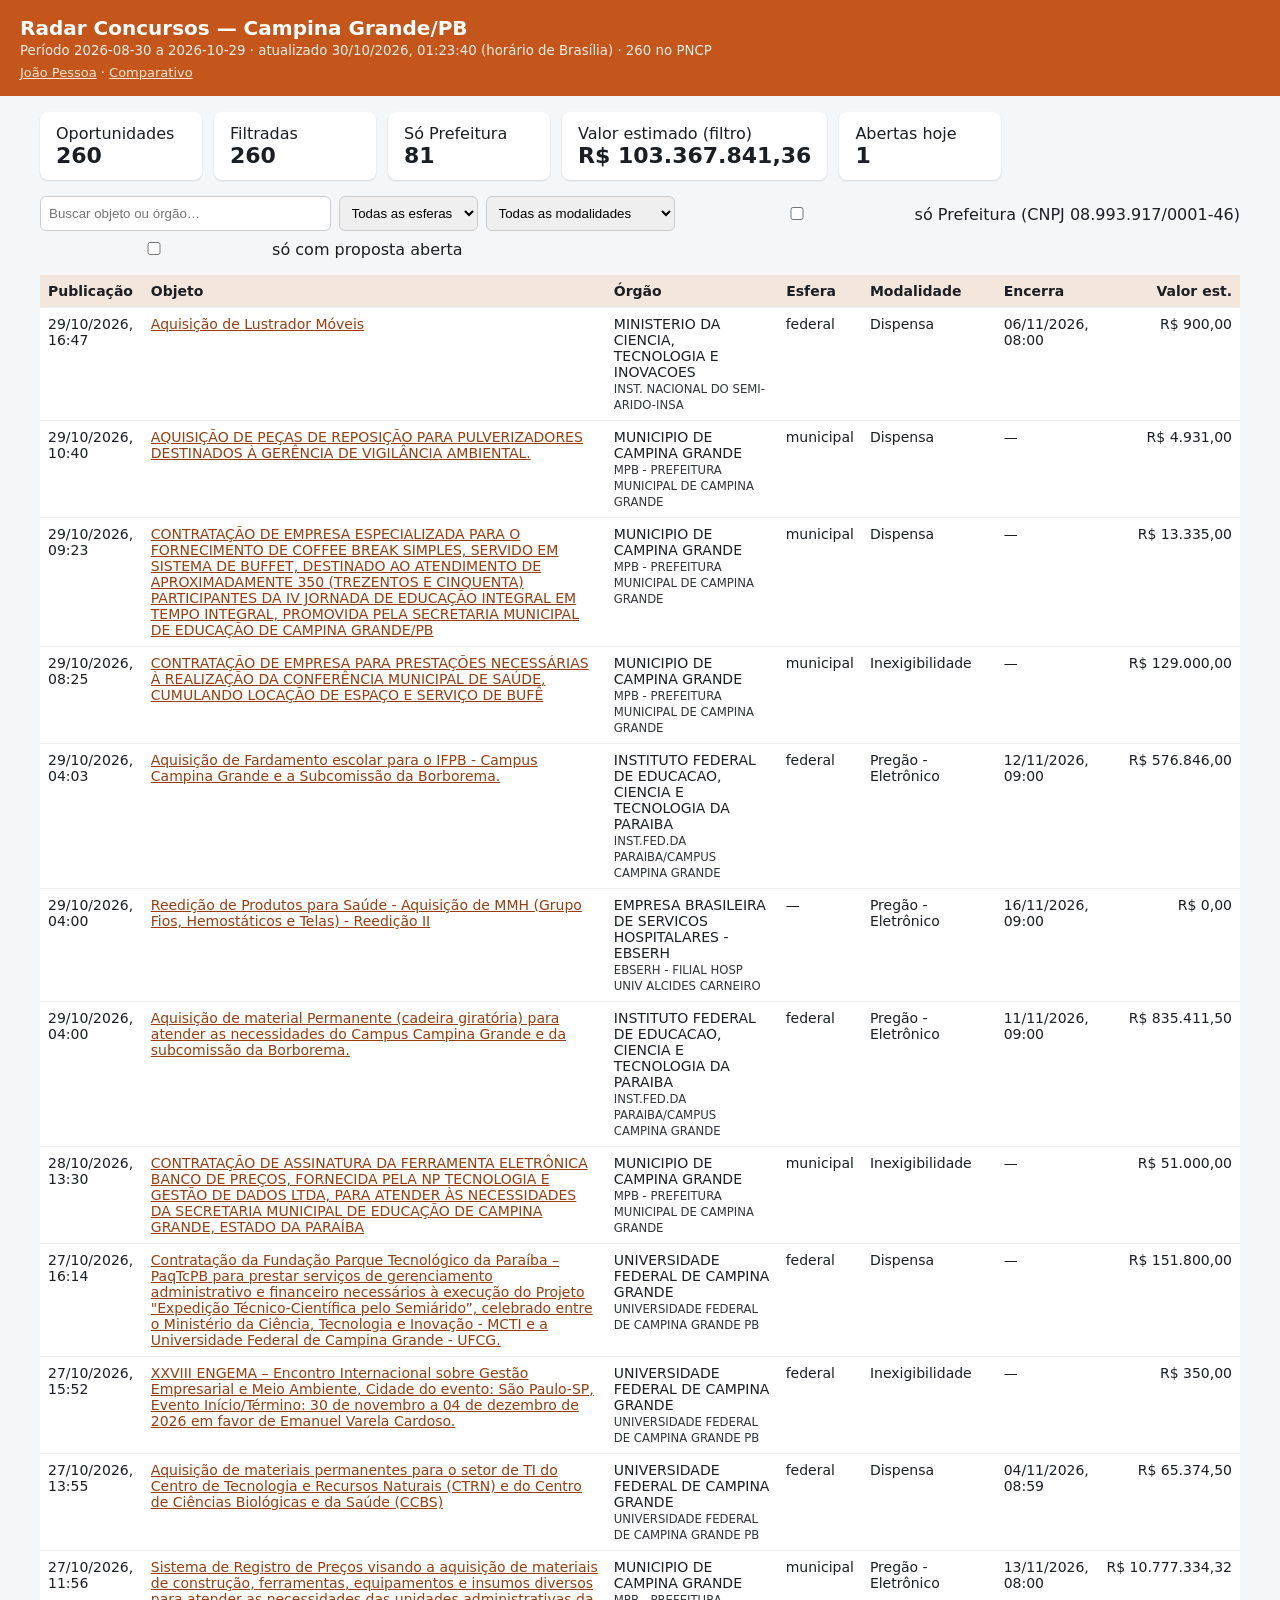
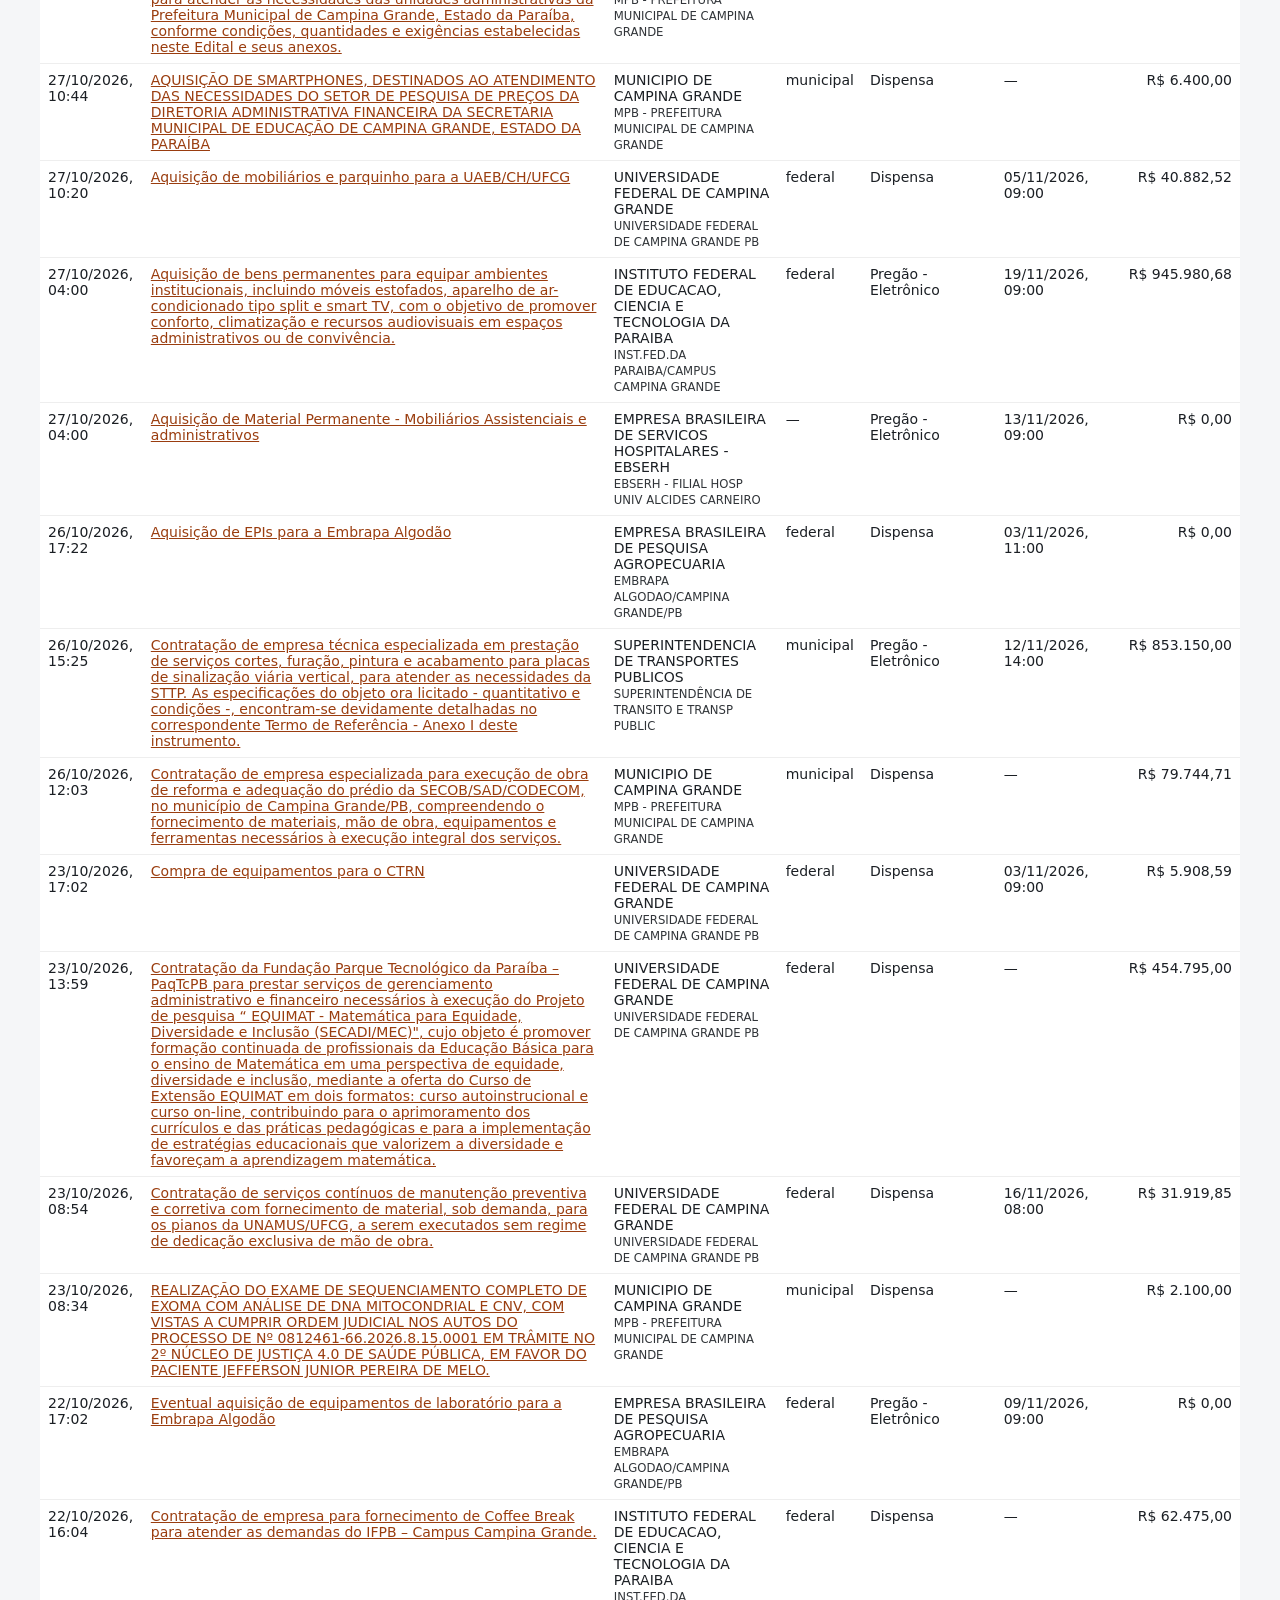
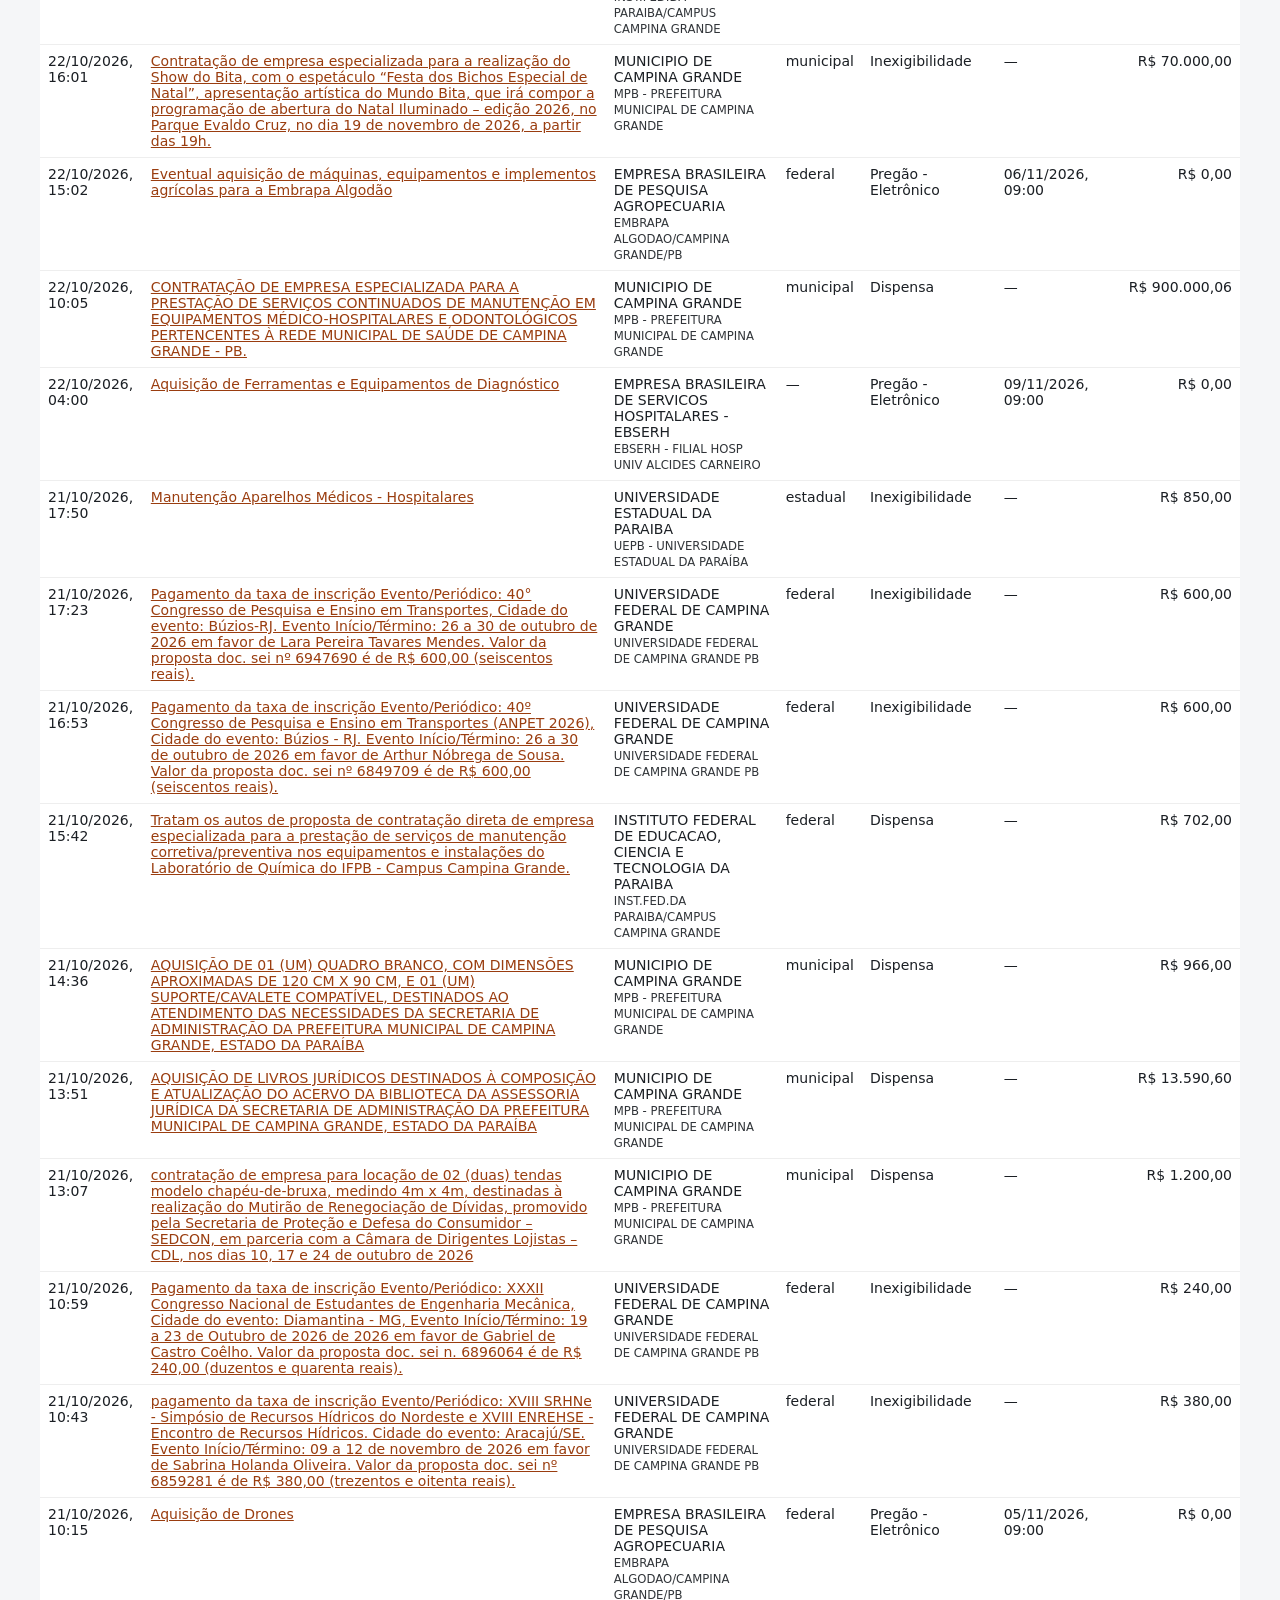
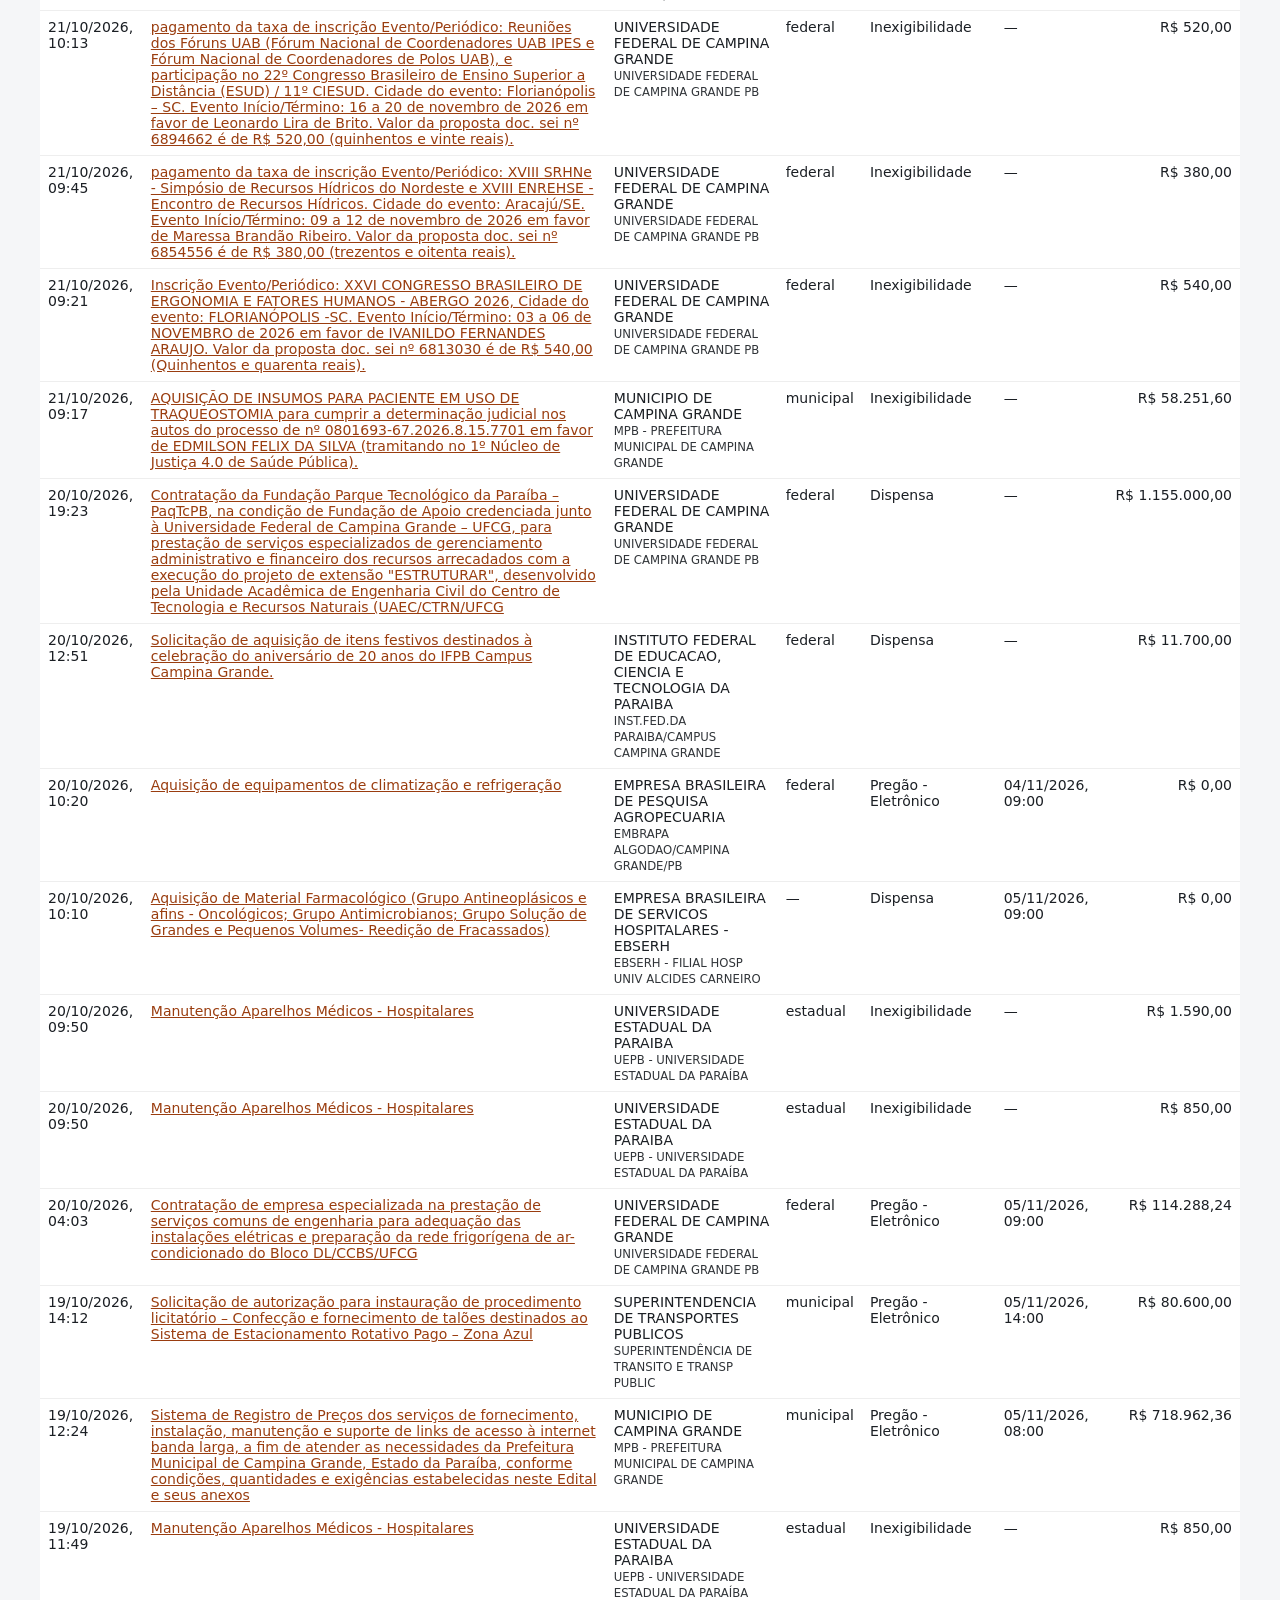
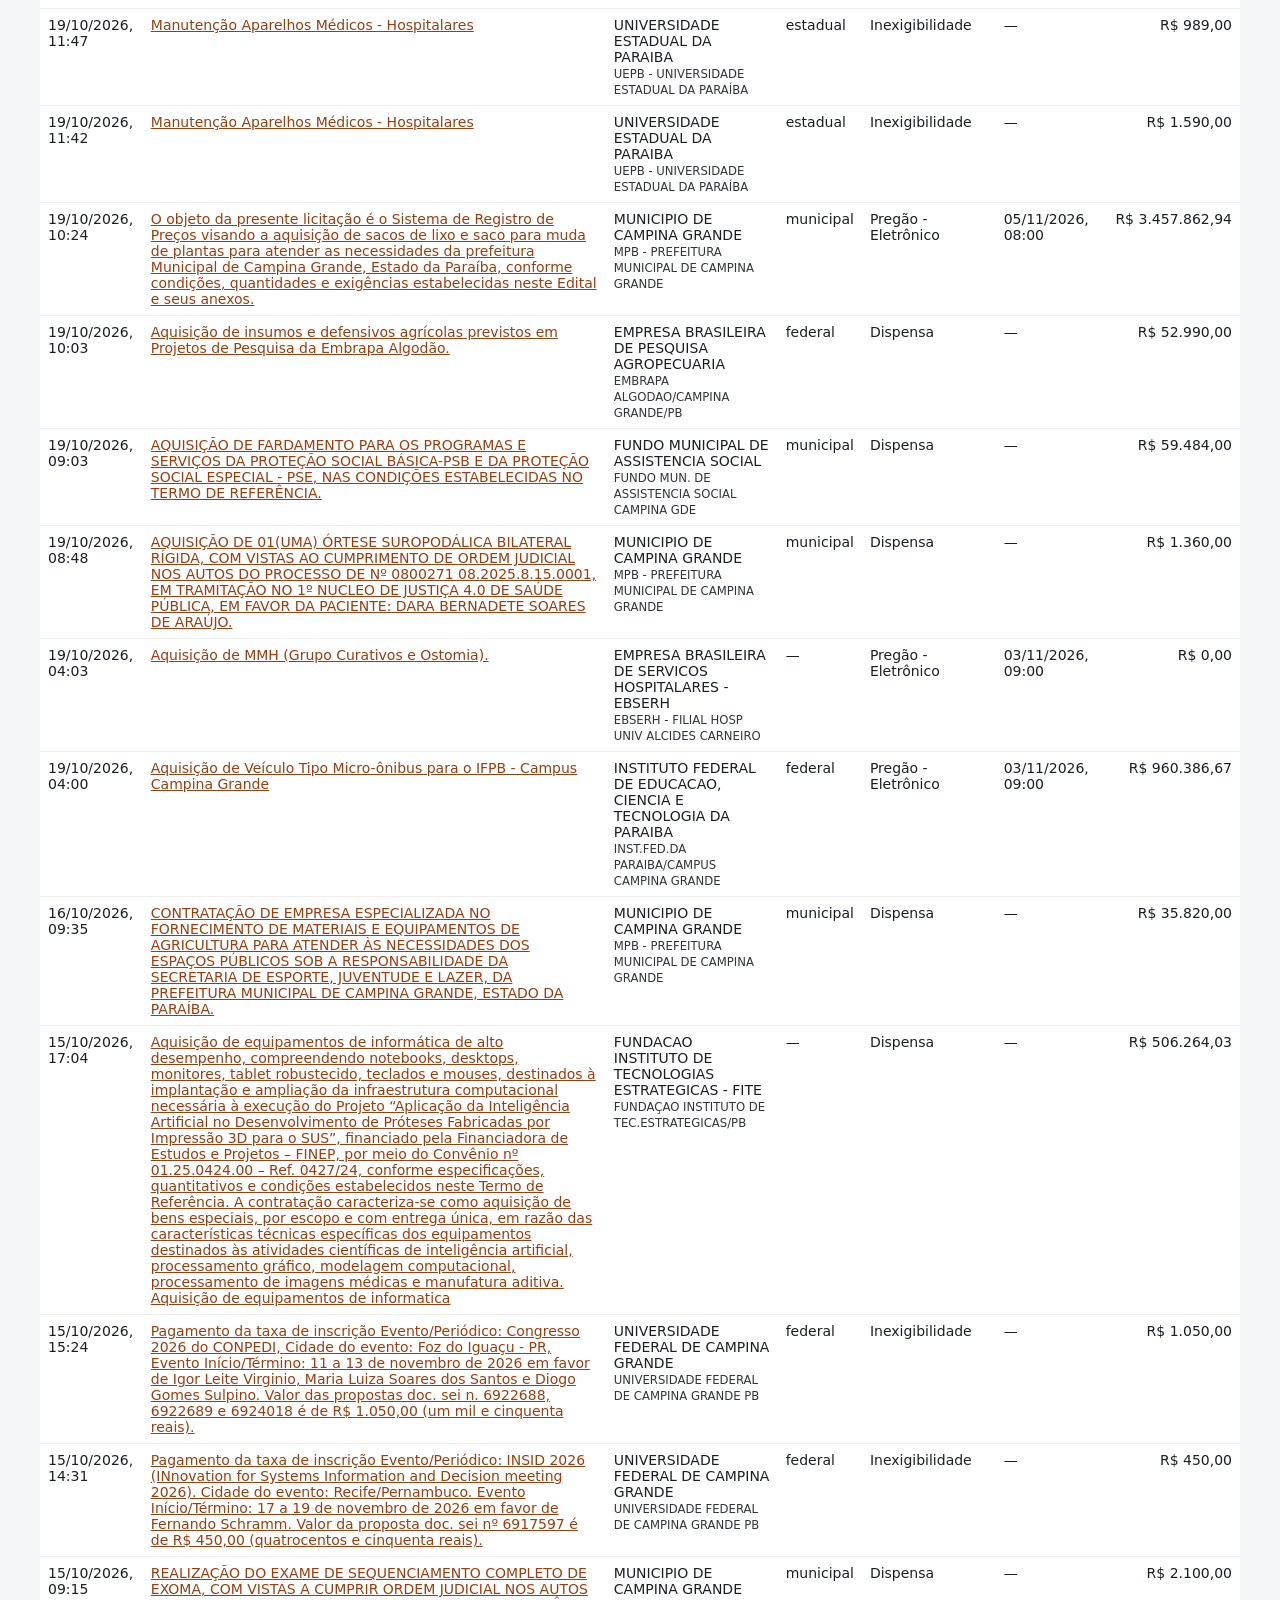
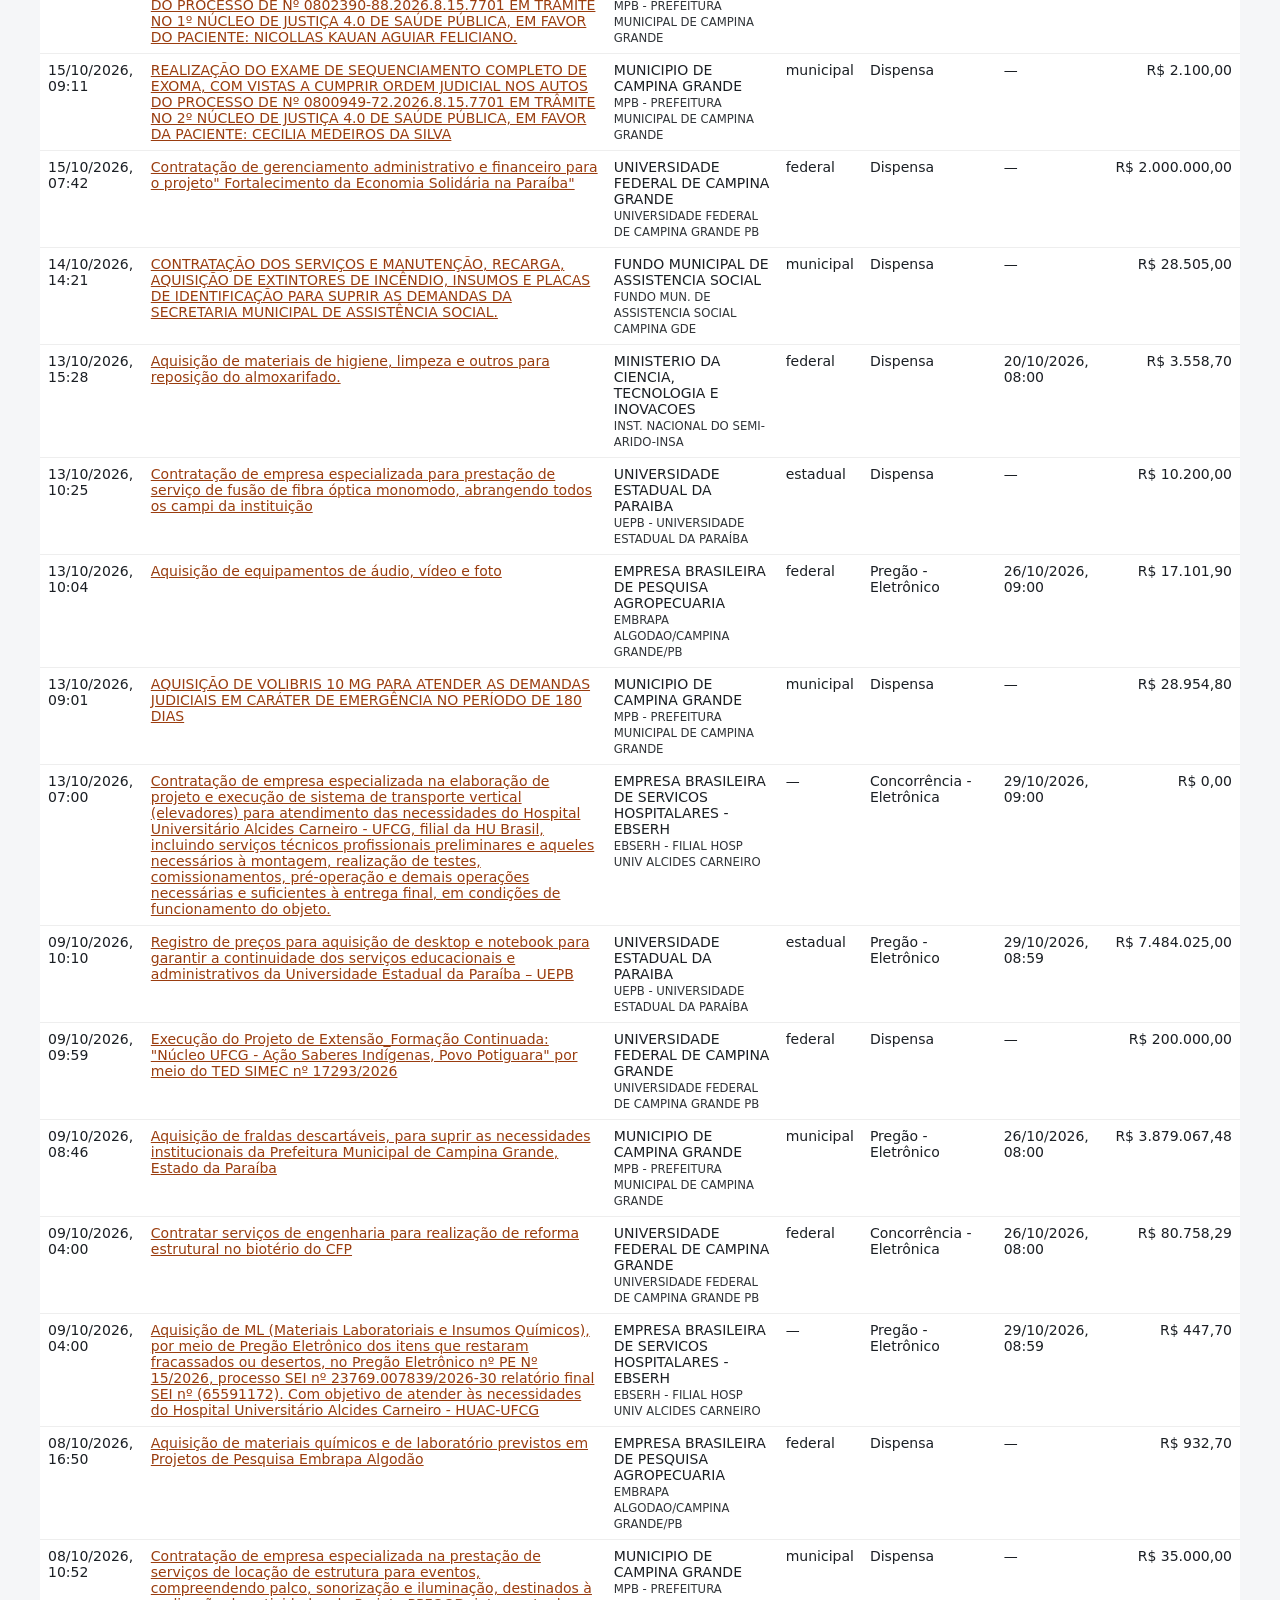
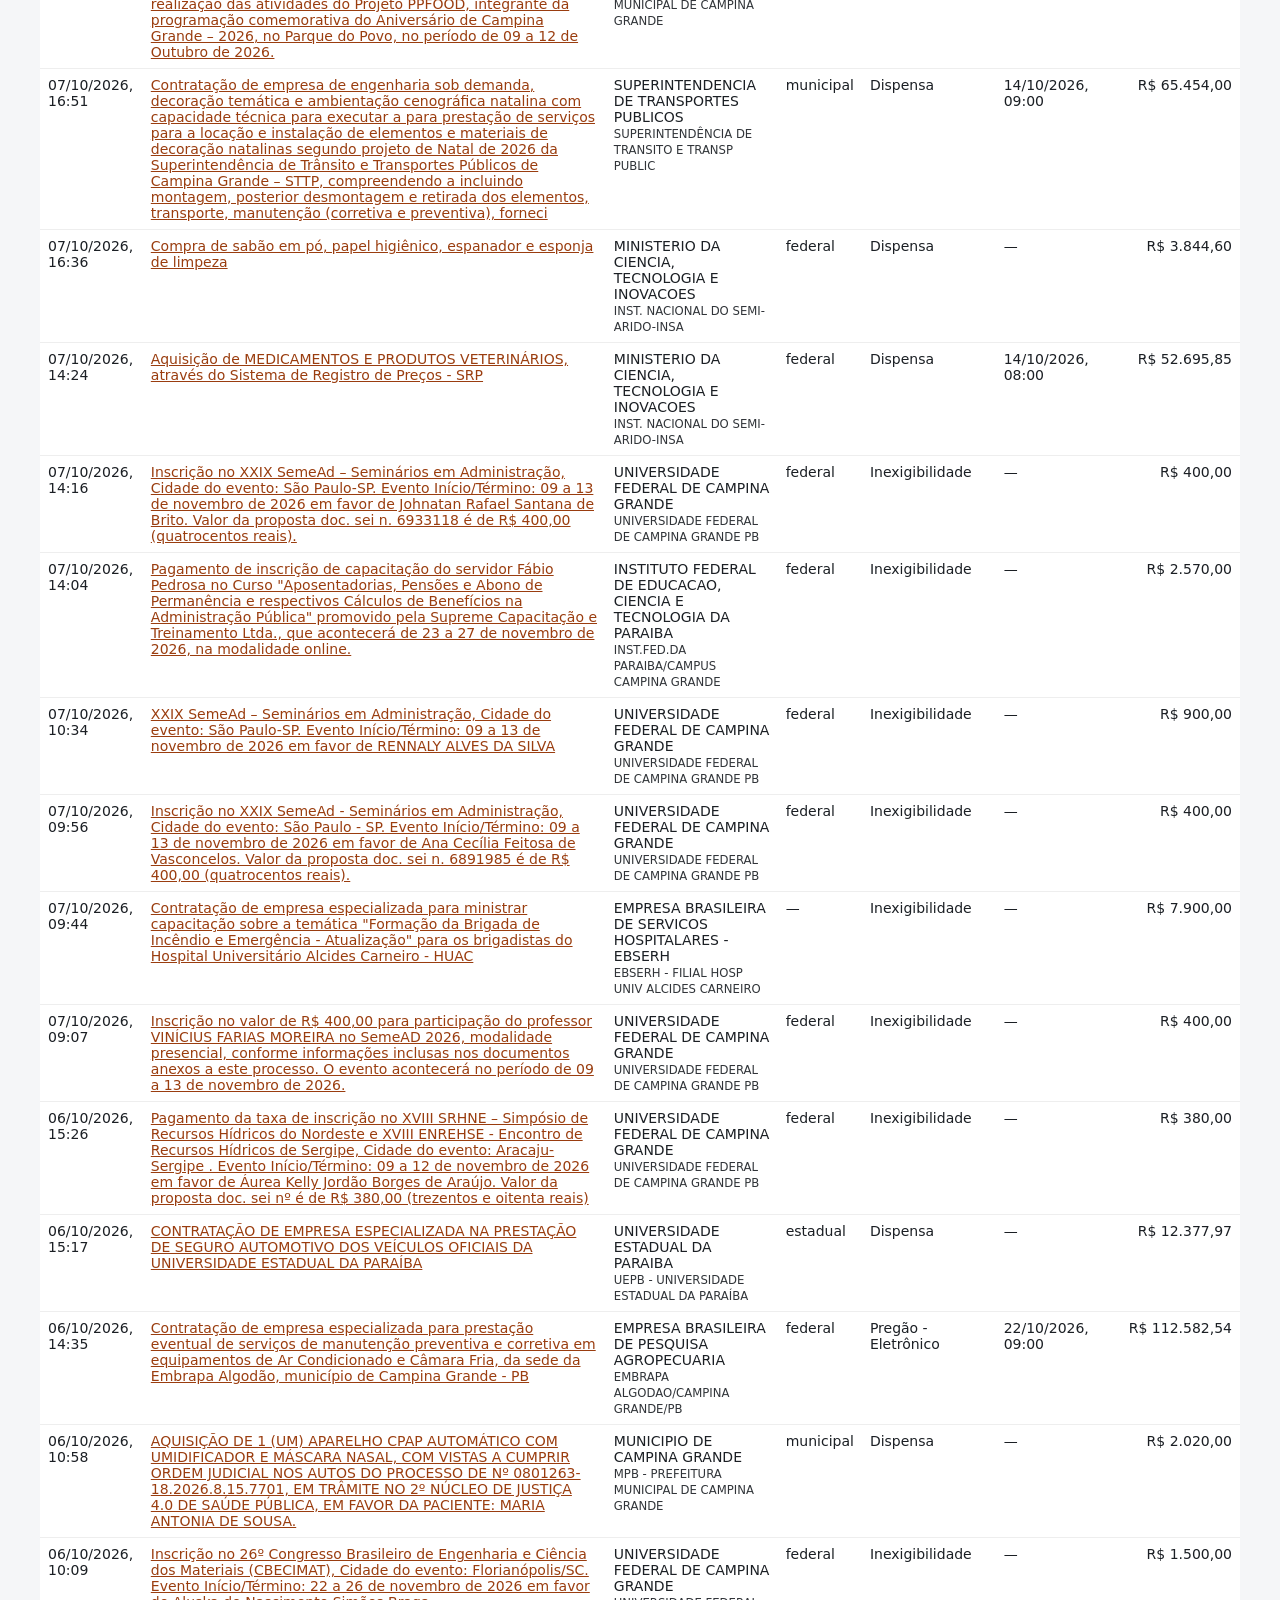
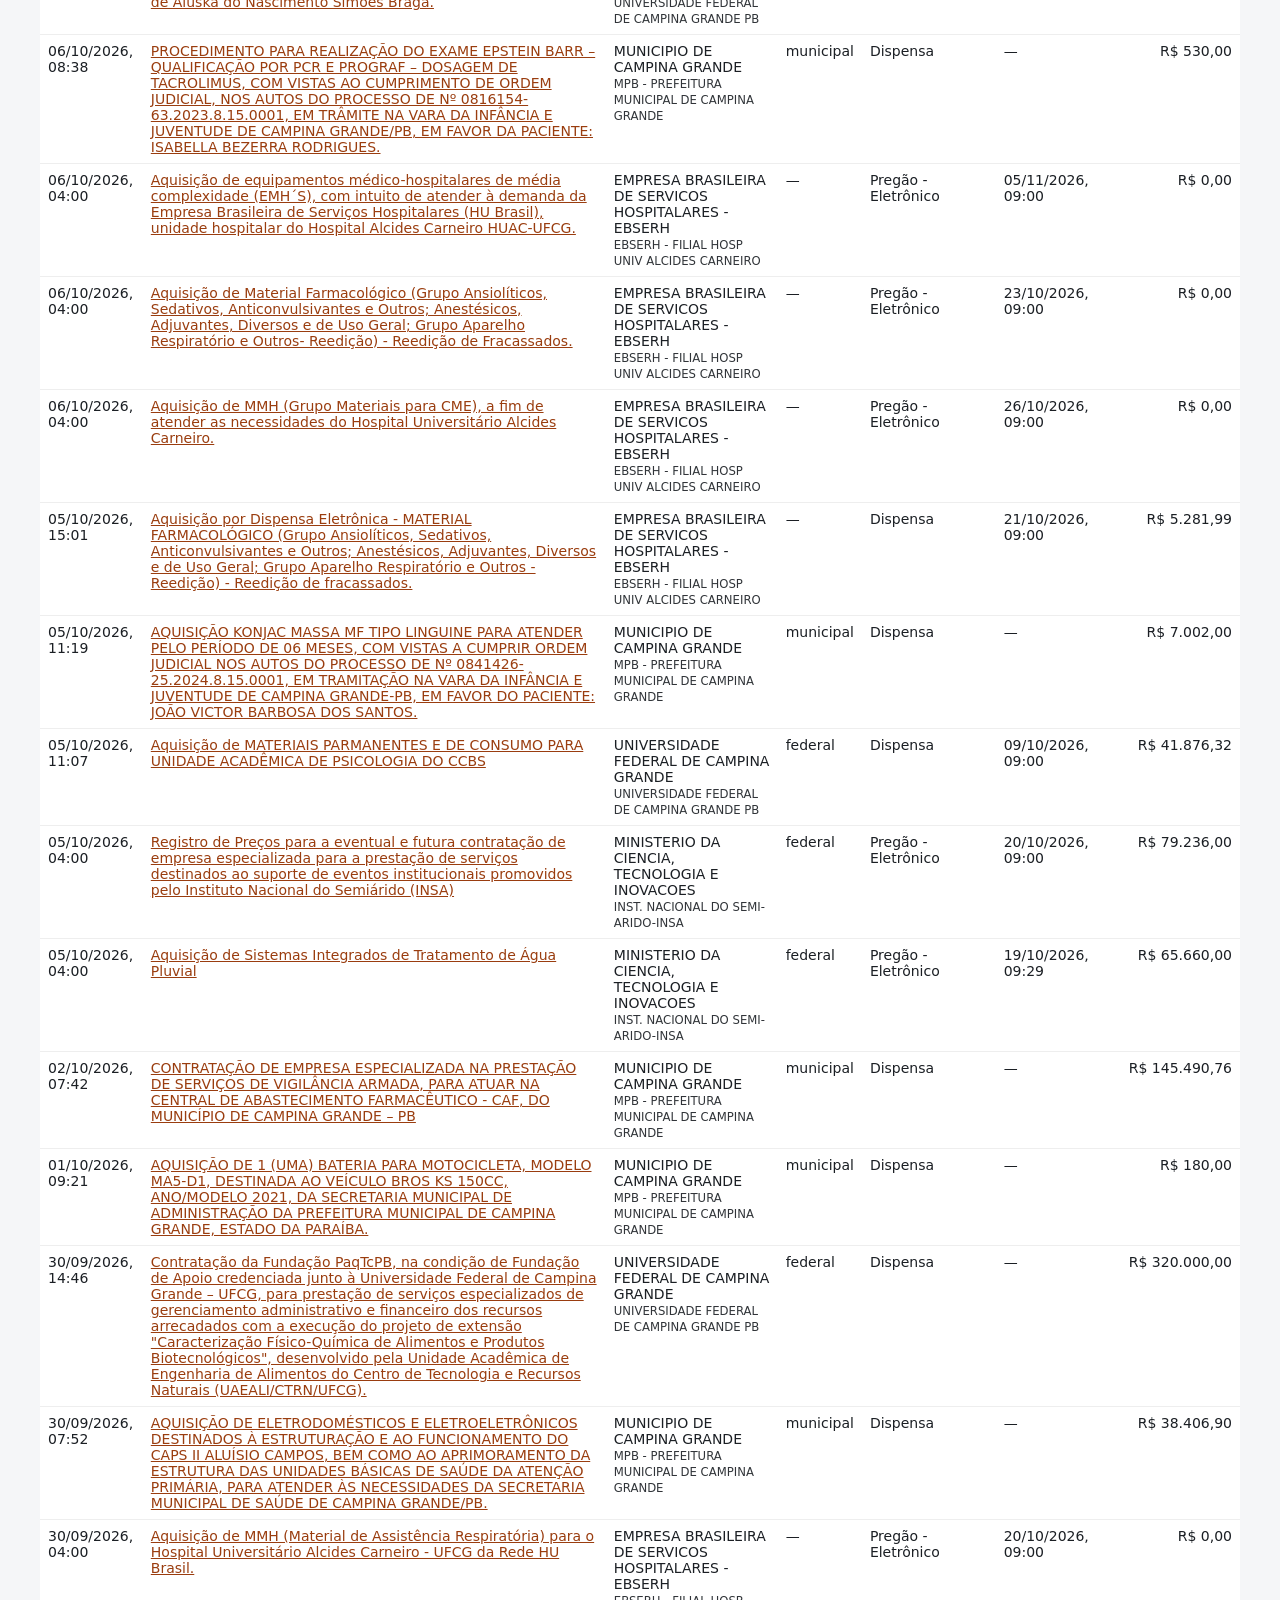
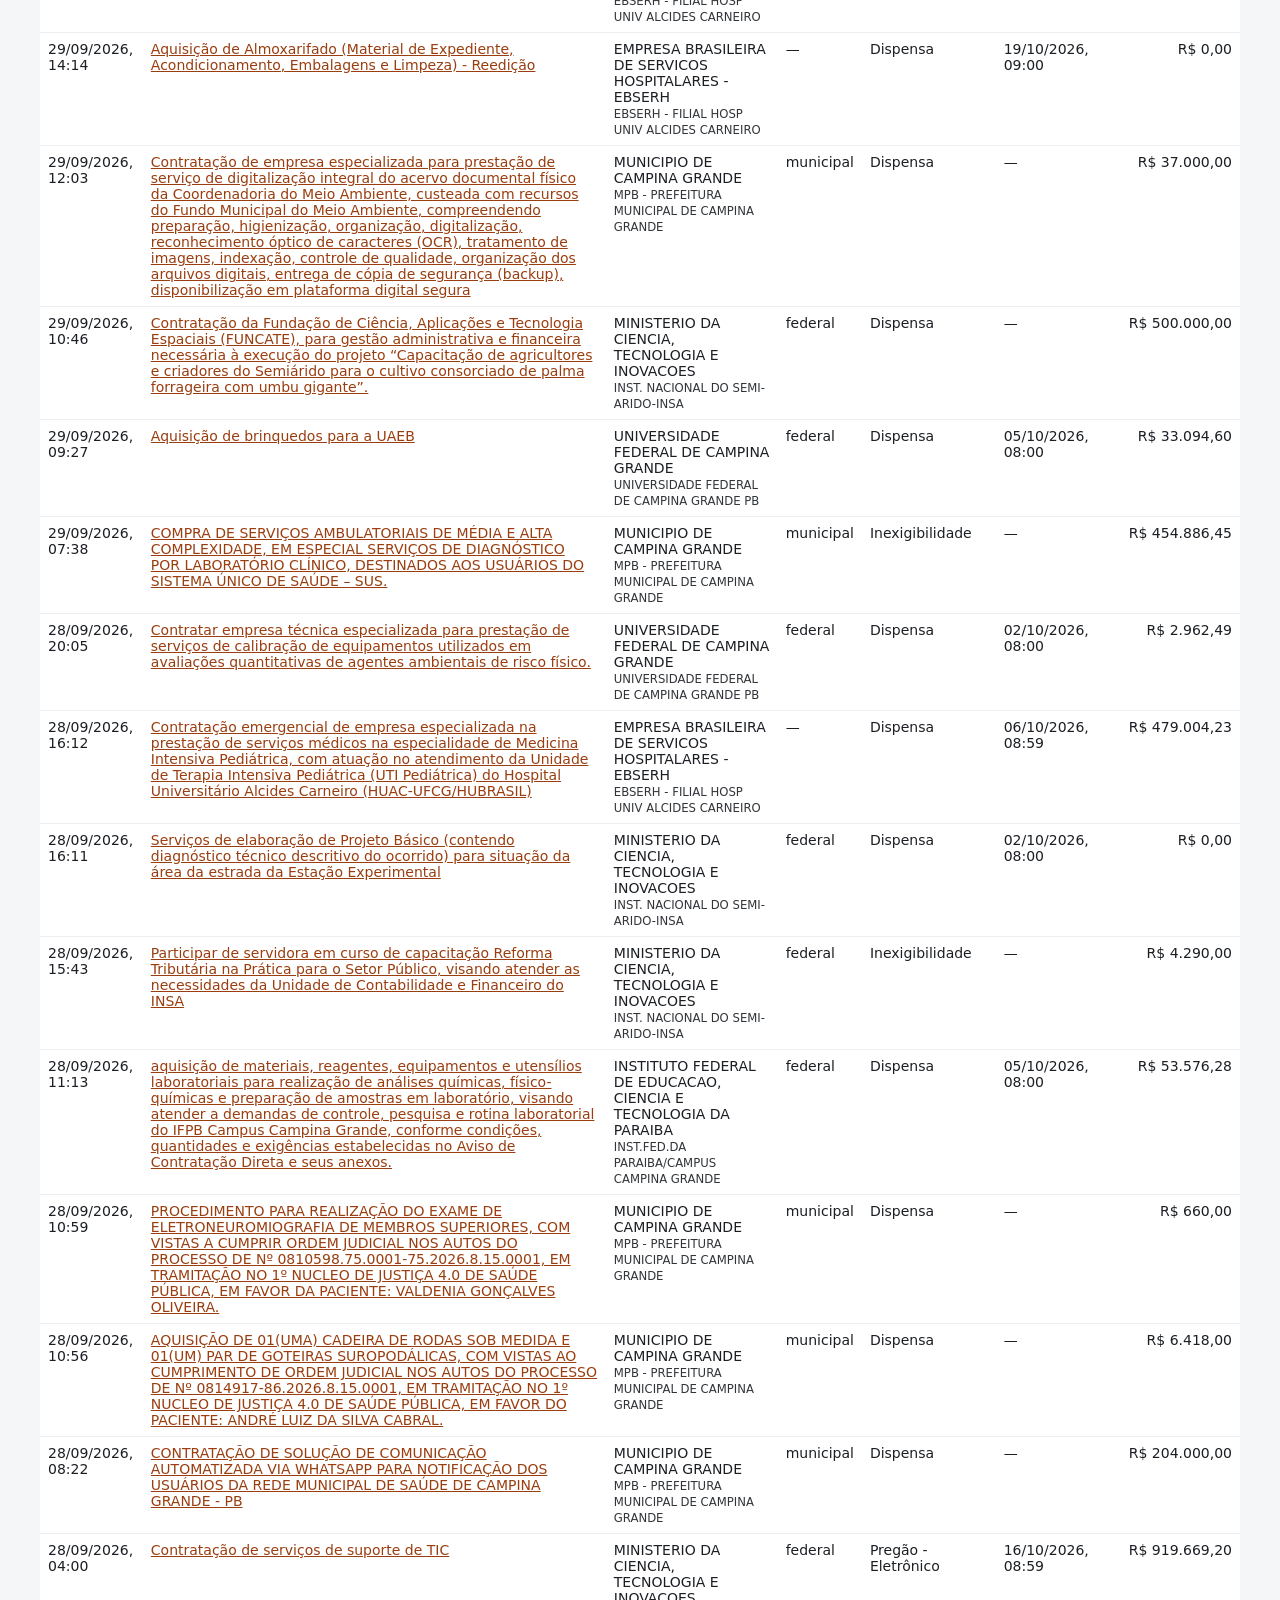
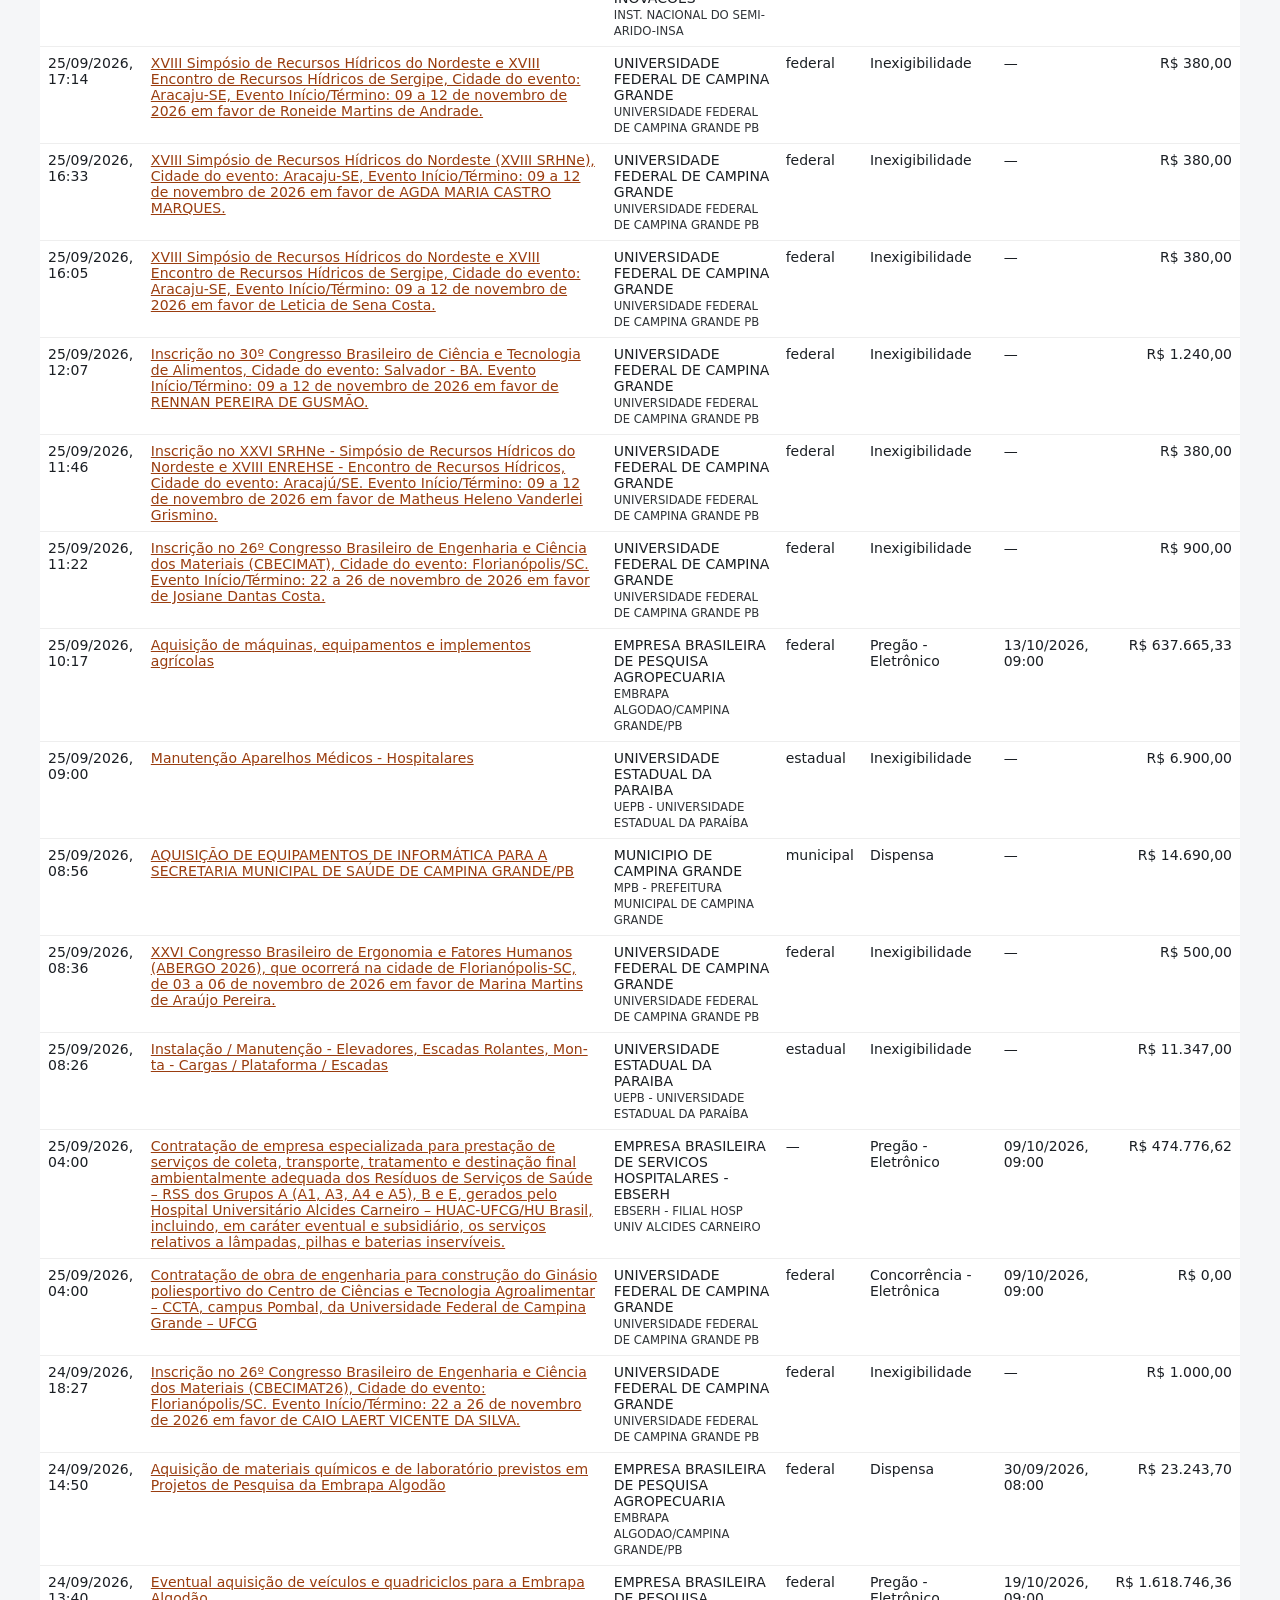
==== docs/site/campina.html @ a4bac747 "Add Campina Grande dashboard, JP×CG compare, and Codespace PNCP collector for CG, standalone campina" ====
<!doctype html><html lang="pt-BR"><head><meta charset="utf-8"><meta name="viewport" content="width=device-width,initial-scale=1">
<title>Radar Concursos — Campina Grande</title><style>
body{font-family:system-ui,sans-serif;margin:0;background:#f5f6f8;color:#1b1f24}
header{background:#c4561b;color:#fff;padding:16px 20px}header a{color:#ffe8d6}
h1{margin:0;font-size:20px}small{opacity:.9}main{padding:16px 20px;max-width:1200px;margin:auto}
.cards{display:flex;gap:12px;flex-wrap:wrap}.card{background:#fff;border-radius:8px;padding:12px 16px;box-shadow:0 1px 2px #0002;min-width:130px}
.card b{display:block;font-size:22px}.f{display:flex;gap:8px;flex-wrap:wrap;margin:16px 0}input,select{padding:8px;border:1px solid #ccc;border-radius:6px}
input{flex:1;min-width:220px}table{width:100%;border-collapse:collapse;background:#fff}th,td{padding:8px;border-bottom:1px solid #eee;text-align:left;font-size:14px;vertical-align:top}
th{background:#f3e6dc;position:sticky;top:0}.v{white-space:nowrap;text-align:right}a{color:#9a3d0f}
</style></head><body>
<header><h1>Radar Concursos — Campina Grande/PB</h1><small id="meta">carregando…</small><div style="margin-top:6px;font-size:13px"><a href="index.html">João Pessoa</a> · <a href="comparativo.html">Comparativo</a></div></header><main>
<div class="cards">
<div class="card">Oportunidades<b id="cTot">–</b></div>
<div class="card">Filtradas<b id="cFil">–</b></div>
<div class="card">Só Prefeitura<b id="cPref">–</b></div>
<div class="card">Valor estimado (filtro)<b id="cVal">–</b></div>
<div class="card">Abertas hoje<b id="cAb">–</b></div>
</div>
<div class="f">
<input id="q" placeholder="Buscar objeto ou órgão…">
<select id="esf"><option value="">Todas as esferas</option></select>
<select id="mod"><option value="">Todas as modalidades</option></select>
<label style="align-self:center"><input type="checkbox" id="pref"> só Prefeitura (CNPJ 08.993.917/0001-46)</label>
<label style="align-self:center"><input type="checkbox" id="ab"> só com proposta aberta</label>
</div>
<table><thead><tr><th>Publicação</th><th>Objeto</th><th>Órgão</th><th>Esfera</th><th>Modalidade</th><th>Encerra</th><th class="v">Valor est.</th></tr></thead><tbody id="tb"></tbody></table>
<p><small>Fonte: API de consulta do PNCP · município IBGE 2504009. Informativo; não é aconselhamento jurídico.</small></p>
</main>
<script>
const CNPJ_PREF="08993917000146";
const brl=v=>v==null?"—":v.toLocaleString("pt-BR",{style:"currency",currency:"BRL"});
const dt=s=>s?new Date(s+(s.length<=19?"-03:00":"")).toLocaleString("pt-BR",{timeZone:"America/Sao_Paulo",dateStyle:"short",timeStyle:s.length>10?"short":undefined}):"—";
const esc=s=>(s||"").replace(/[&<>"]/g,c=>({"&":"&amp;","<":"&lt;",">":"&gt;",'"':"&quot;"}[c]));
const isPref=o=>(o.id||"").startsWith(CNPJ_PREF)||(o.orgao||"").toUpperCase().includes("MUNICIPIO DE CAMPINA GRANDE");
let D=[];
fetch("oportunidades-cg.json").then(r=>r.json()).then(j=>{
  D=j.oportunidades||[];
  document.getElementById("meta").textContent=`Período ${j.periodo.inicio} a ${j.periodo.fim} · atualizado ${new Date(j.atualizado_em).toLocaleString("pt-BR",{timeZone:"America/Sao_Paulo"})} (horário de Brasília) · ${D.length} no PNCP`;
  document.getElementById("cTot").textContent=D.length;
  document.getElementById("cPref").textContent=D.filter(isPref).length;
  for(const[k,id]of[["esfera","esf"],["modalidade","mod"]])
    [...new Set(D.map(o=>o[k]).filter(Boolean))].sort().forEach(v=>document.getElementById(id).add(new Option(v,v)));
  ["q","esf","mod","ab","pref"].forEach(i=>document.getElementById(i).oninput=r);r();
});
function aberta(o){return o.data_encerramento&&new Date(o.data_encerramento+"-03:00")>new Date()}
function r(){
  const q=document.getElementById("q").value.toLowerCase(),e=esf.value,m=mod.value,a=ab.checked,p=pref.checked;
  const F=D.filter(o=>(!q||(o.objeto+" "+o.orgao+" "+(o.unidade||"")).toLowerCase().includes(q))&&(!e||o.esfera==e)&&(!m||o.modalidade==m)&&(!a||aberta(o))&&(!p||isPref(o)));
  cFil.textContent=F.length;cVal.textContent=brl(F.reduce((s,o)=>s+(o.valor_estimado||0),0));cAb.textContent=D.filter(aberta).length;
  tb.innerHTML=F.slice(0,500).map(o=>`<tr><td>${dt(o.data_publicacao)}</td><td><a href="${esc(o.url)}" target="_blank" rel="noopener">${esc(o.objeto)}</a></td><td>${esc(o.orgao)}<br><small>${esc(o.unidade)}</small></td><td>${esc(o.esfera)||"—"}</td><td>${esc(o.modalidade)}</td><td>${dt(o.data_encerramento)}</td><td class="v">${brl(o.valor_estimado)}</td></tr>`).join("")+(F.length>500?`<tr><td colspan=7>… mostrando 500 de ${F.length}; refine o filtro.</td></tr>`:"");
}
</script></body></html>
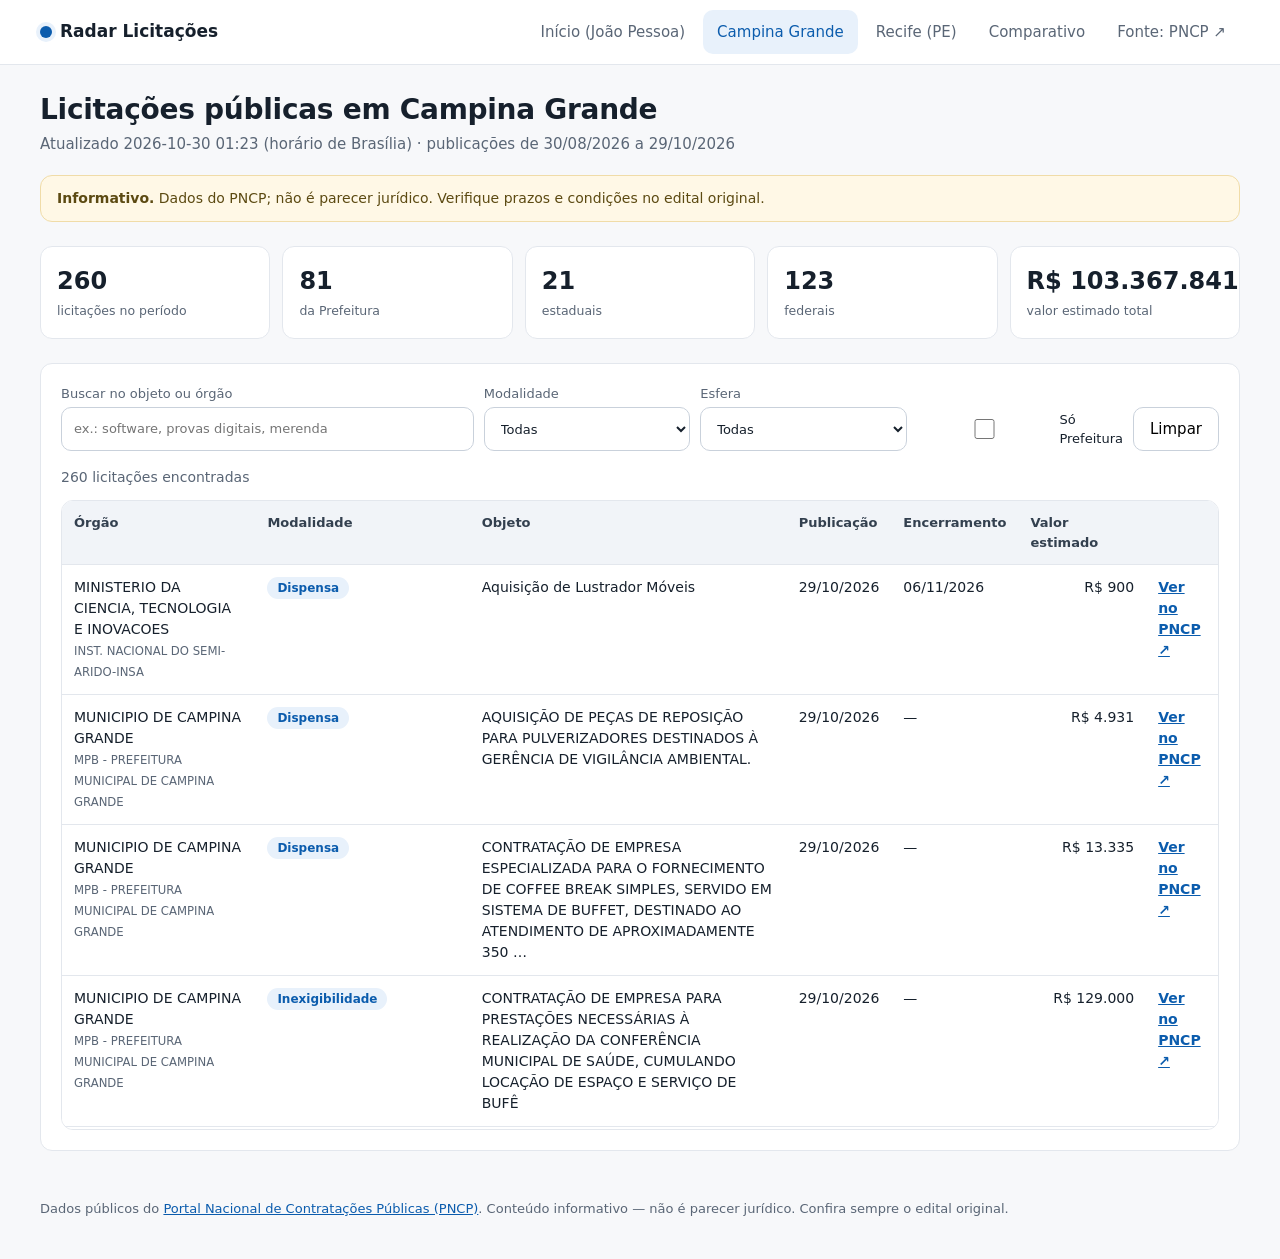
==== commit 94a3e37a: "feat: página Recife (PE) + assets compartilhados do frontend + scripts DuckDB/motor" ====
--- a/docs/site/campina.html
+++ b/docs/site/campina.html
@@ -1,52 +1,12 @@
 <!doctype html><html lang="pt-BR"><head><meta charset="utf-8"><meta name="viewport" content="width=device-width,initial-scale=1">
-<title>Radar Concursos — Campina Grande</title><style>
-body{font-family:system-ui,sans-serif;margin:0;background:#f5f6f8;color:#1b1f24}
-header{background:#c4561b;color:#fff;padding:16px 20px}header a{color:#ffe8d6}
-h1{margin:0;font-size:20px}small{opacity:.9}main{padding:16px 20px;max-width:1200px;margin:auto}
-.cards{display:flex;gap:12px;flex-wrap:wrap}.card{background:#fff;border-radius:8px;padding:12px 16px;box-shadow:0 1px 2px #0002;min-width:130px}
-.card b{display:block;font-size:22px}.f{display:flex;gap:8px;flex-wrap:wrap;margin:16px 0}input,select{padding:8px;border:1px solid #ccc;border-radius:6px}
-input{flex:1;min-width:220px}table{width:100%;border-collapse:collapse;background:#fff}th,td{padding:8px;border-bottom:1px solid #eee;text-align:left;font-size:14px;vertical-align:top}
-th{background:#f3e6dc;position:sticky;top:0}.v{white-space:nowrap;text-align:right}a{color:#9a3d0f}
-</style></head><body>
-<header><h1>Radar Concursos — Campina Grande/PB</h1><small id="meta">carregando…</small><div style="margin-top:6px;font-size:13px"><a href="index.html">João Pessoa</a> · <a href="comparativo.html">Comparativo</a></div></header><main>
-<div class="cards">
-<div class="card">Oportunidades<b id="cTot">–</b></div>
-<div class="card">Filtradas<b id="cFil">–</b></div>
-<div class="card">Só Prefeitura<b id="cPref">–</b></div>
-<div class="card">Valor estimado (filtro)<b id="cVal">–</b></div>
-<div class="card">Abertas hoje<b id="cAb">–</b></div>
-</div>
-<div class="f">
-<input id="q" placeholder="Buscar objeto ou órgão…">
-<select id="esf"><option value="">Todas as esferas</option></select>
-<select id="mod"><option value="">Todas as modalidades</option></select>
-<label style="align-self:center"><input type="checkbox" id="pref"> só Prefeitura (CNPJ 08.993.917/0001-46)</label>
-<label style="align-self:center"><input type="checkbox" id="ab"> só com proposta aberta</label>
-</div>
-<table><thead><tr><th>Publicação</th><th>Objeto</th><th>Órgão</th><th>Esfera</th><th>Modalidade</th><th>Encerra</th><th class="v">Valor est.</th></tr></thead><tbody id="tb"></tbody></table>
-<p><small>Fonte: API de consulta do PNCP · município IBGE 2504009. Informativo; não é aconselhamento jurídico.</small></p>
-</main>
-<script>
-const CNPJ_PREF="08993917000146";
-const brl=v=>v==null?"—":v.toLocaleString("pt-BR",{style:"currency",currency:"BRL"});
-const dt=s=>s?new Date(s+(s.length<=19?"-03:00":"")).toLocaleString("pt-BR",{timeZone:"America/Sao_Paulo",dateStyle:"short",timeStyle:s.length>10?"short":undefined}):"—";
-const esc=s=>(s||"").replace(/[&<>"]/g,c=>({"&":"&amp;","<":"&lt;",">":"&gt;",'"':"&quot;"}[c]));
-const isPref=o=>(o.id||"").startsWith(CNPJ_PREF)||(o.orgao||"").toUpperCase().includes("MUNICIPIO DE CAMPINA GRANDE");
-let D=[];
-fetch("oportunidades-cg.json").then(r=>r.json()).then(j=>{
-  D=j.oportunidades||[];
-  document.getElementById("meta").textContent=`Período ${j.periodo.inicio} a ${j.periodo.fim} · atualizado ${new Date(j.atualizado_em).toLocaleString("pt-BR",{timeZone:"America/Sao_Paulo"})} (horário de Brasília) · ${D.length} no PNCP`;
-  document.getElementById("cTot").textContent=D.length;
-  document.getElementById("cPref").textContent=D.filter(isPref).length;
-  for(const[k,id]of[["esfera","esf"],["modalidade","mod"]])
-    [...new Set(D.map(o=>o[k]).filter(Boolean))].sort().forEach(v=>document.getElementById(id).add(new Option(v,v)));
-  ["q","esf","mod","ab","pref"].forEach(i=>document.getElementById(i).oninput=r);r();
-});
-function aberta(o){return o.data_encerramento&&new Date(o.data_encerramento+"-03:00")>new Date()}
-function r(){
-  const q=document.getElementById("q").value.toLowerCase(),e=esf.value,m=mod.value,a=ab.checked,p=pref.checked;
-  const F=D.filter(o=>(!q||(o.objeto+" "+o.orgao+" "+(o.unidade||"")).toLowerCase().includes(q))&&(!e||o.esfera==e)&&(!m||o.modalidade==m)&&(!a||aberta(o))&&(!p||isPref(o)));
-  cFil.textContent=F.length;cVal.textContent=brl(F.reduce((s,o)=>s+(o.valor_estimado||0),0));cAb.textContent=D.filter(aberta).length;
-  tb.innerHTML=F.slice(0,500).map(o=>`<tr><td>${dt(o.data_publicacao)}</td><td><a href="${esc(o.url)}" target="_blank" rel="noopener">${esc(o.objeto)}</a></td><td>${esc(o.orgao)}<br><small>${esc(o.unidade)}</small></td><td>${esc(o.esfera)||"—"}</td><td>${esc(o.modalidade)}</td><td>${dt(o.data_encerramento)}</td><td class="v">${brl(o.valor_estimado)}</td></tr>`).join("")+(F.length>500?`<tr><td colspan=7>… mostrando 500 de ${F.length}; refine o filtro.</td></tr>`:"");
-}
-</script></body></html>
+<title>Radar Licitações — Campina Grande</title><link rel="stylesheet" href="shared.css"></head><body>
+<main><h1>Licitações públicas em Campina Grande</h1><p class="sub" id="meta">Carregando…</p>
+<div class="note"><strong>Informativo.</strong> Dados do PNCP; não é parecer jurídico. Verifique prazos e condições no edital original.</div>
+<div class="kpis" id="kpis"></div>
+<section class="panel" aria-label="Lista de licitações">
+<div class="filters"><label class="q">Buscar no objeto ou órgão<input type="search" id="fq" placeholder="ex.: software, provas digitais, merenda"></label>
+<label>Modalidade<select id="fm"><option value="">Todas</option></select></label>
+<label>Esfera<select id="fe"><option value="">Todas</option></select></label>
+<label class="chk"><input type="checkbox" id="fp"> Só Prefeitura</label><button id="clr" type="button">Limpar</button></div>
+<p class="count" id="cnt" aria-live="polite"></p><div id="res"></div></section></main>
+<script src="shared.js"></script><script>cityPage({file:"oportunidades-cg.json",cnpj:"08993917000146",active:"campina.html"})</script></body></html>
--- a/docs/site/shared.css
+++ b/docs/site/shared.css
@@ -0,0 +1,42 @@
+:root{--bg:#f7f8fa;--card:#fff;--ink:#16202c;--muted:#5a6676;--line:#e3e7ed;--accent:#0b5cad;--accent-soft:#e8f1fb;--cg:#a8481a;--r:12px;font-family:Inter,system-ui,-apple-system,"Segoe UI",Roboto,sans-serif}
+*{box-sizing:border-box}body{margin:0;background:var(--bg);color:var(--ink);line-height:1.5;font-size:15px}
+a{color:var(--accent)}a:focus-visible,button:focus-visible,input:focus-visible,select:focus-visible{outline:3px solid #7fb0e6;outline-offset:2px}
+.top{background:#fff;border-bottom:1px solid var(--line);position:sticky;top:0;z-index:5}
+.top .in{max-width:1240px;margin:auto;padding:0 20px;display:flex;align-items:center;gap:16px;flex-wrap:wrap;min-height:64px}
+.brand{font-weight:700;font-size:17px;text-decoration:none;color:var(--ink);display:flex;align-items:center;gap:8px}
+.brand i{width:12px;height:12px;border-radius:50%;background:var(--accent);box-shadow:0 0 0 4px var(--accent-soft)}
+nav{display:flex;gap:4px;flex-wrap:wrap;margin-left:auto}
+nav a{min-height:44px;display:inline-flex;align-items:center;padding:0 14px;border-radius:10px;text-decoration:none;color:var(--muted);font-weight:500}
+nav a:hover{background:var(--bg);color:var(--ink)}nav a[aria-current=page]{background:var(--accent-soft);color:var(--accent)}
+main{max-width:1240px;margin:auto;padding:28px 20px 48px}
+h1{font-size:28px;line-height:1.2;margin:0 0 6px;letter-spacing:-.01em}.sub{color:var(--muted);margin:0 0 20px}
+.note{background:#fff8e6;border:1px solid #f0dca8;color:#5c4a12;border-radius:var(--r);padding:12px 16px;font-size:14px;margin-bottom:24px}
+.kpis{display:grid;grid-template-columns:repeat(auto-fit,minmax(160px,1fr));gap:12px;margin-bottom:24px}
+.kpi{background:var(--card);border:1px solid var(--line);border-radius:var(--r);padding:16px}
+.kpi b{display:block;font-size:24px;font-variant-numeric:tabular-nums}.kpi small{color:var(--muted)}
+.panel{background:var(--card);border:1px solid var(--line);border-radius:var(--r);padding:20px}
+.filters{display:grid;grid-template-columns:2fr repeat(3,1fr) auto;gap:10px;margin-bottom:16px;align-items:end}
+.filters label{display:flex;flex-direction:column;font-size:13px;color:var(--muted);gap:4px}
+.filters input[type=search],select{min-height:44px;padding:0 12px;border:1px solid #c9d1db;border-radius:10px;font:inherit;background:#fff;color:var(--ink)}
+.chk{flex-direction:row!important;align-items:center;min-height:44px;gap:8px!important;color:var(--ink)!important}.chk input{width:20px;height:20px}
+button{min-height:44px;padding:0 16px;border-radius:10px;border:1px solid #c9d1db;background:#fff;font:inherit;cursor:pointer}
+.count{color:var(--muted);font-size:14px;margin:0 0 12px}
+.tw{overflow:auto;border:1px solid var(--line);border-radius:var(--r);background:#fff;max-height:70vh}
+table{width:100%;border-collapse:collapse;font-size:14px}th,td{padding:12px;border-bottom:1px solid var(--line);text-align:left;vertical-align:top}
+th{background:#f1f4f8;position:sticky;top:0;font-weight:600;color:#33404f;font-size:13px}tr:hover td{background:#fafcff}
+td.v{text-align:right;white-space:nowrap;font-variant-numeric:tabular-nums}td small{color:var(--muted)}
+.pill{display:inline-block;padding:2px 10px;border-radius:999px;font-size:12px;font-weight:600;background:var(--accent-soft);color:var(--accent);white-space:nowrap}
+.pill.cg{background:#fbeee6;color:var(--cg)}
+td a.open{display:inline-flex;min-height:44px;align-items:center;font-weight:600}
+.state{padding:48px 16px;text-align:center;color:var(--muted)}
+.skel{height:14px;border-radius:6px;background:linear-gradient(90deg,#eef1f5,#f8f9fb,#eef1f5);background-size:200%;animation:sh 1.2s infinite;margin:10px auto;max-width:520px}
+@keyframes sh{to{background-position:-200% 0}}
+.grid2{display:grid;grid-template-columns:1fr 1fr;gap:16px;margin-bottom:24px}
+.bar{display:grid;grid-template-columns:150px 1fr 40px;gap:8px;align-items:center;font-size:13px;margin:6px 0}
+.bar span{overflow:hidden;text-overflow:ellipsis;white-space:nowrap}.bar i{height:10px;border-radius:5px;background:var(--accent)}.cg .bar i{background:var(--cg)}
+footer{max-width:1240px;margin:auto;padding:0 20px 40px;color:var(--muted);font-size:13px}
+@media(max-width:860px){.filters{grid-template-columns:1fr 1fr}.filters .q{grid-column:1/-1}.grid2{grid-template-columns:1fr}
+ thead{display:none}table,tbody,tr,td{display:block}tr{border-bottom:1px solid var(--line);padding:8px 0}td{border:0;padding:4px 14px}td.v{text-align:left}
+ td[data-l]::before{content:attr(data-l);display:block;font-size:12px;color:var(--muted)}h1{font-size:23px}}
+.sr{position:absolute;width:1px;height:1px;overflow:hidden;clip:rect(0 0 0 0)}
+.filters label{min-width:0}.filters input,.filters select{width:100%}@media(max-width:860px){.top .in{padding:8px 16px}}
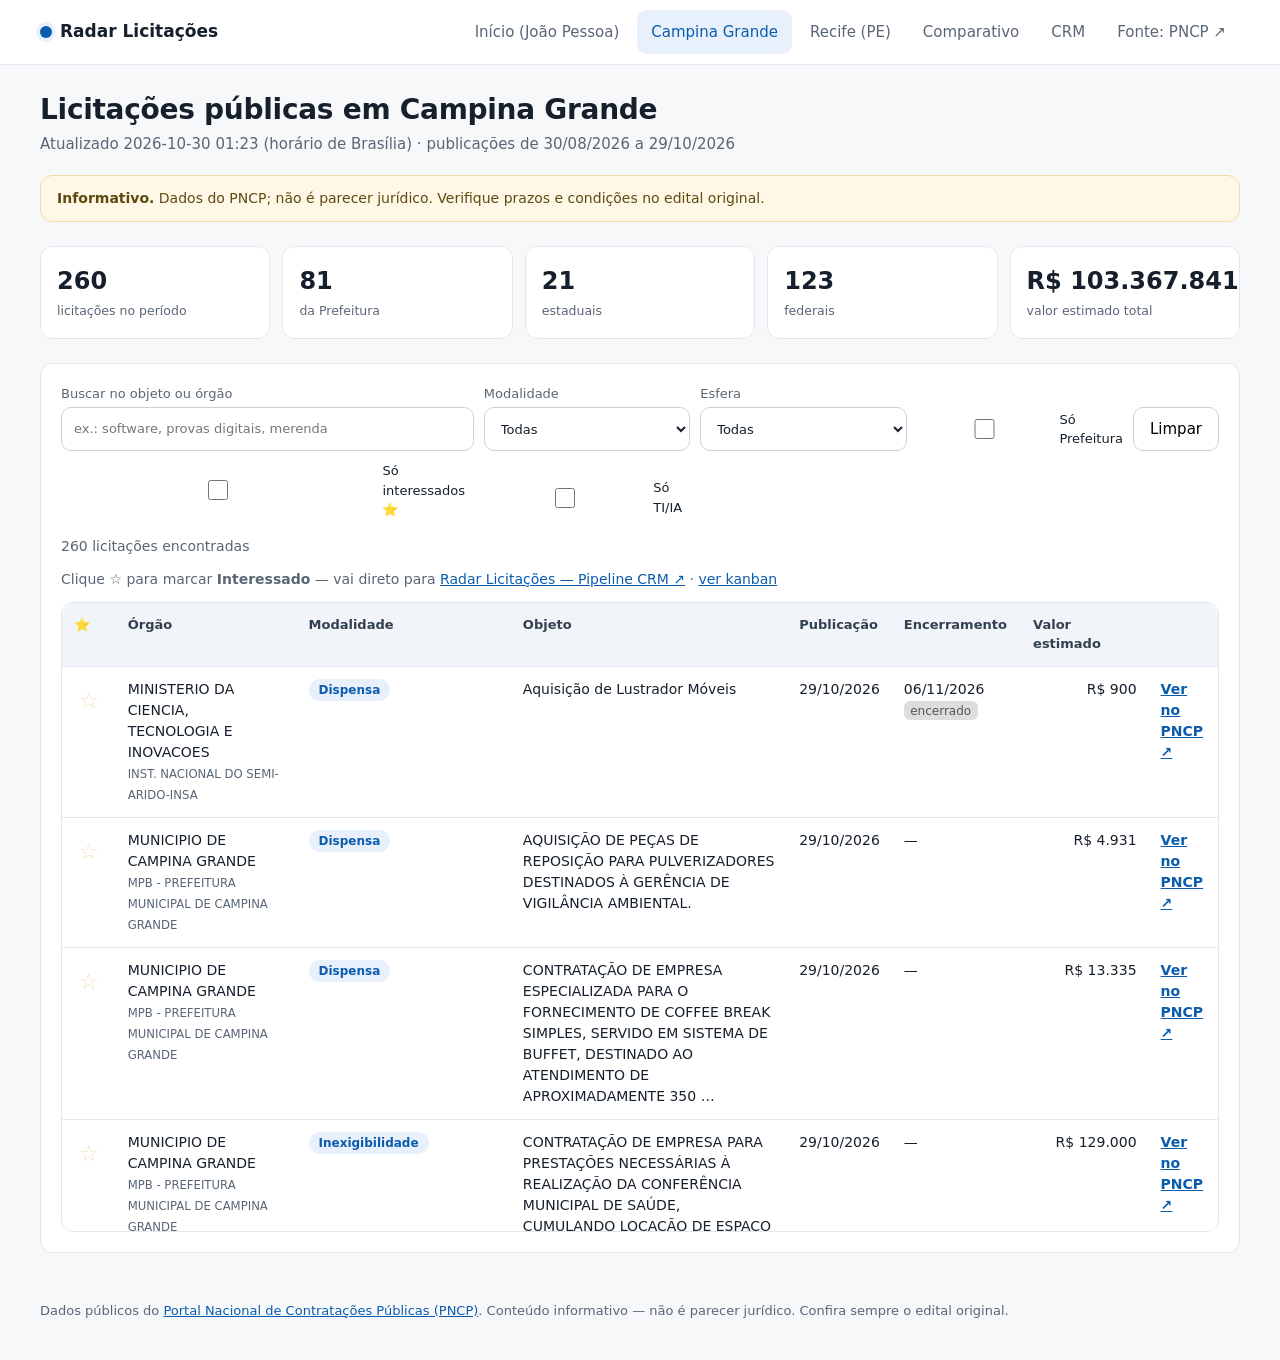
==== commit c76aa0b0: "CRM: ⭐ um clique com checklist PB/PE+ICP, toast/desfazer, kanban, payload 20 colunas, crm_add enriqu" ====
--- a/docs/site/campina.html
+++ b/docs/site/campina.html
@@ -9,4 +9,4 @@
 <label>Esfera<select id="fe"><option value="">Todas</option></select></label>
 <label class="chk"><input type="checkbox" id="fp"> Só Prefeitura</label><button id="clr" type="button">Limpar</button></div>
 <p class="count" id="cnt" aria-live="polite"></p><div id="res"></div></section></main>
-<script src="shared.js"></script><script>cityPage({file:"oportunidades-cg.json",cnpj:"08993917000146",active:"campina.html"})</script></body></html>
+<script src="shared.js"></script><script>cityPage({cid:"cg",file:"oportunidades-cg.json",cnpj:"08993917000146",active:"campina.html"})</script></body></html>
--- a/docs/site/shared.css
+++ b/docs/site/shared.css
@@ -19,7 +19,7 @@
 .filters label{display:flex;flex-direction:column;font-size:13px;color:var(--muted);gap:4px}
 .filters input[type=search],select{min-height:44px;padding:0 12px;border:1px solid #c9d1db;border-radius:10px;font:inherit;background:#fff;color:var(--ink)}
 .chk{flex-direction:row!important;align-items:center;min-height:44px;gap:8px!important;color:var(--ink)!important}.chk input{width:20px;height:20px}
-button{min-height:44px;padding:0 16px;border-radius:10px;border:1px solid #c9d1db;background:#fff;font:inherit;cursor:pointer}
+button{min-height:44px;padding:0 16px;border-radius:10px;border:1px solid #c9d1db;background:#fff;font:inherit;cursor:pointer}button.primary{background:#1a5fb4;border-color:#1a5fb4;color:#fff}button.primary:disabled{opacity:.55;cursor:wait}
 .count{color:var(--muted);font-size:14px;margin:0 0 12px}
 .tw{overflow:auto;border:1px solid var(--line);border-radius:var(--r);background:#fff;max-height:70vh}
 table{width:100%;border-collapse:collapse;font-size:14px}th,td{padding:12px;border-bottom:1px solid var(--line);text-align:left;vertical-align:top}
@@ -40,3 +40,9 @@
  td[data-l]::before{content:attr(data-l);display:block;font-size:12px;color:var(--muted)}h1{font-size:23px}}
 .sr{position:absolute;width:1px;height:1px;overflow:hidden;clip:rect(0 0 0 0)}
 .filters label{min-width:0}.filters input,.filters select{width:100%}@media(max-width:860px){.top .in{padding:8px 16px}}
+
+.star{background:none;border:0;font-size:1.4rem;cursor:pointer;color:#c9a227;padding:0 .3rem;line-height:1}.star.off{opacity:.3}.star.on{color:#e0a800}
+.toast{position:fixed;left:50%;bottom:1.2rem;transform:translate(-50%,200%);background:#1d2633;color:#fff;padding:.7rem 1rem;border-radius:10px;box-shadow:0 6px 24px #0004;transition:.25s;z-index:99;max-width:92vw}.toast.on{transform:translate(-50%,0)}.toast a{color:#9cd1ff}.toast button{margin-left:.6rem}
+.prazo{display:inline-block;font-size:.75rem;padding:.05rem .4rem;border-radius:6px;background:#eef2f7;color:#334}.prazo.hot{background:#fde2e1;color:#a40000;font-weight:700}.prazo.warm{background:#fff3cd;color:#7a5a00}.prazo.late{background:#ddd;color:#555}
+.kanban{display:grid;grid-template-columns:repeat(4,minmax(220px,1fr));gap:.8rem;overflow-x:auto;margin:1rem 0}.col{background:#f5f7fa;border-radius:10px;padding:.6rem;min-height:120px}.col.drag{outline:2px dashed #4a90e2}.col h3{margin:.2rem 0 .6rem;font-size:.95rem}
+.card{background:#fff;border:1px solid #e1e6ee;border-radius:8px;padding:.55rem;margin-bottom:.5rem;cursor:grab;font-size:.85rem}.card b{display:block;margin-bottom:.2rem}.card .acts{display:flex;gap:.3rem;flex-wrap:wrap;margin-top:.4rem;align-items:center}.card select{font-size:.8rem}
